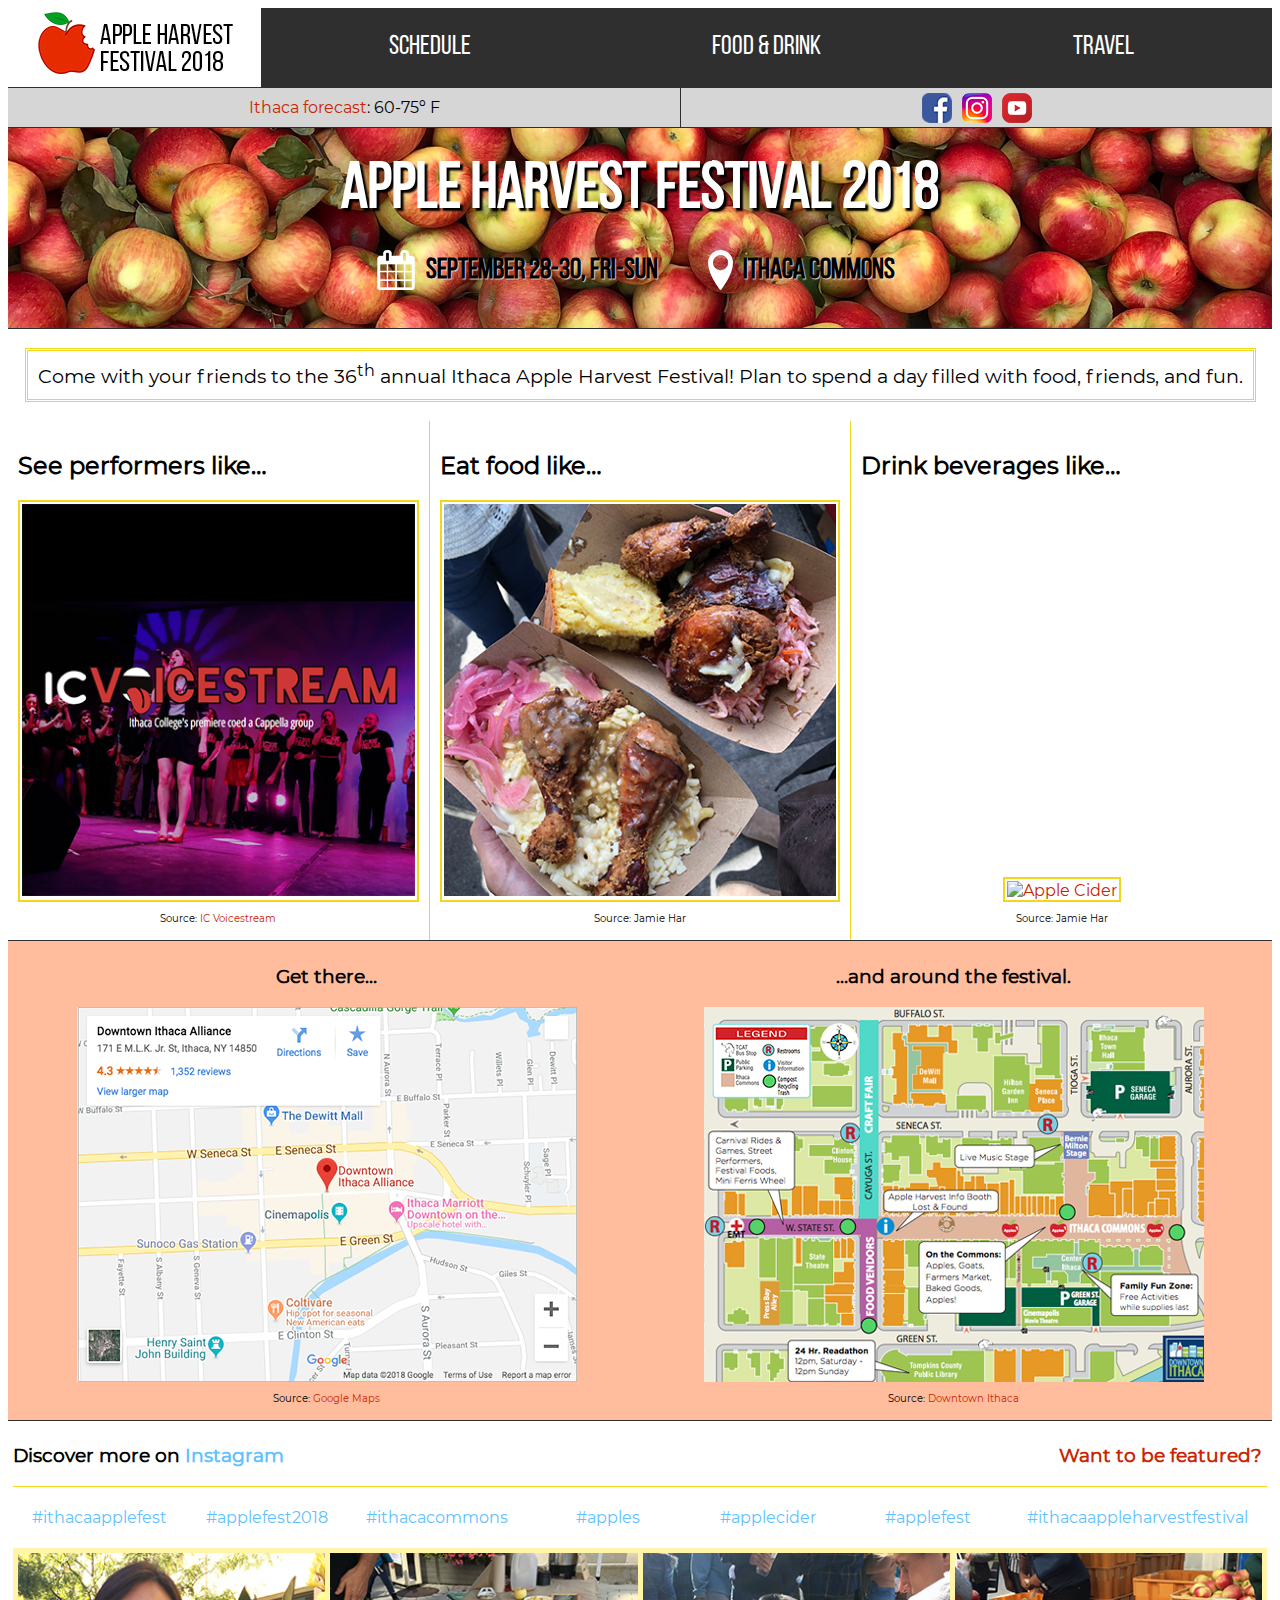
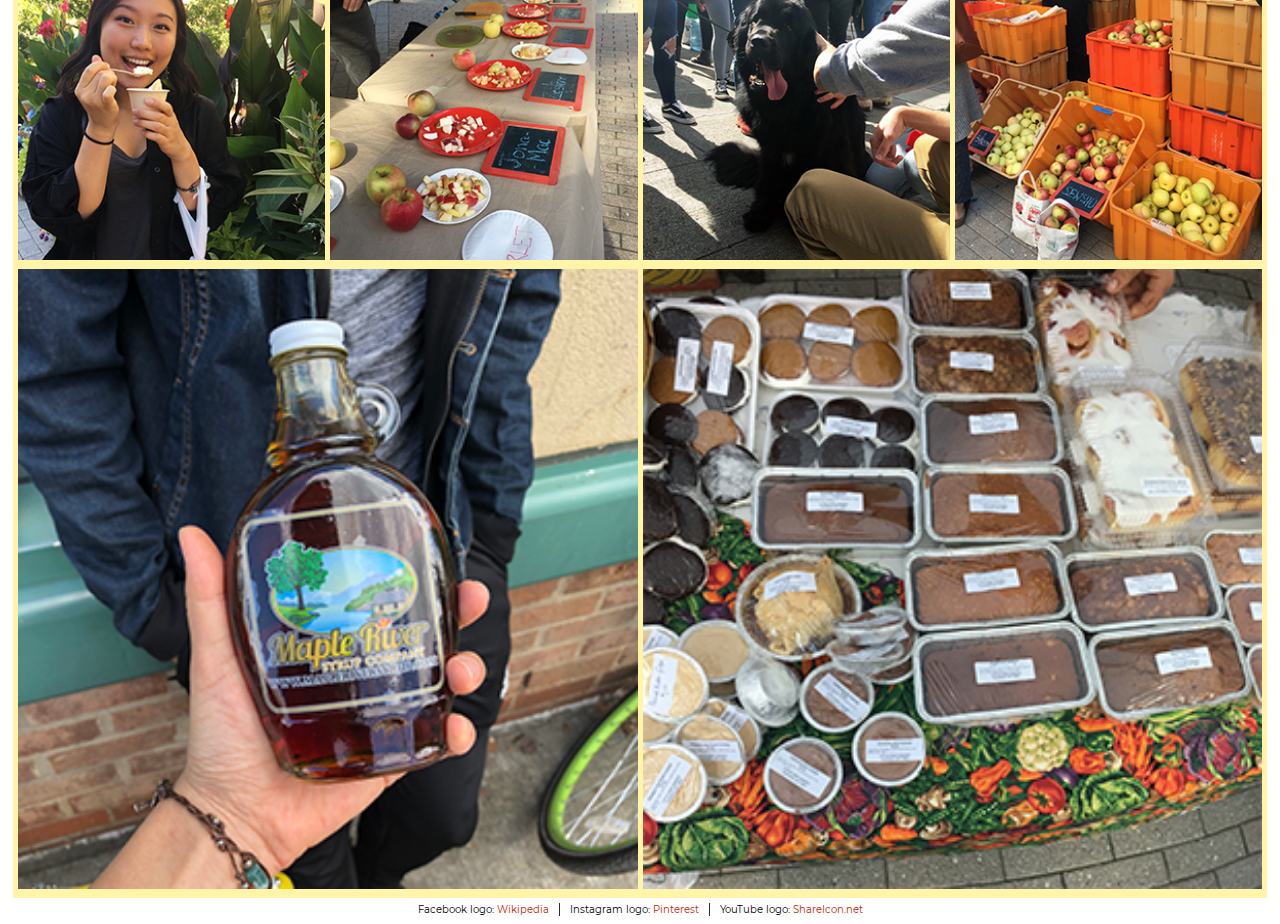
==== applefest/index.html @ d6ee6db3 "site v1" ====
<!DOCTYPE html>
<html>
<head>
  <meta charset="UTF-8">
  <title>Apple Fest 2018</title>
  <link href="styles/v1.css" type="text/css" rel="stylesheet" />
</head>

<body id="index">
  <div class="top"> <!-- home and nav -->
    <div class="title">
      <a href="index.html"><img src="images/logo.png" alt="logo"/></a></div>
      <!-- Source: myself, Jamie Har. -->
    <nav>
      <ul>
        <li><a href="schedule.html">Schedule</a></li>
        <li><a href="food-drink.html">Food & Drink</a></li>
        <li><a href="travel.html">Travel</a></li>
      </ul>
    </nav>
  </div>

  <div class="live-update">
    <div class="weather">
      <p><a href="https://weather.com/weather/today/l/14850:4:US" target="_blank">
        Ithaca forecast</a>: 60-75º F</p>
    </div>
    <div class="socialmedia">
      <a href="https://www.facebook.com/events/217127882183796/" target="_blank">
        <img src="images/facebooklogo.png" alt="Facebook page">
        <!-- Source: Wikipedia, https://en.wikipedia.org/wiki/File:Facebook_logo_(square).png -->
      </a>
      <a href="https://www.instagram.com/explore/locations/295585484609637/ithaca-apple-harvest-festival/"
        target="_blank">
        <img src="images/instagramlogo.png" alt="Instagram location">
        <!-- Source: Pinterest, https://www.pinterest.com/pin/434949276494646322/?lp=true -->
      </a>
      <a href="https://www.youtube.com/results?search_query=ithaca+apple+festival" target="_blank">
        <img src="images/youtubelogo.png" alt="YouTube search">
        <!-- Source: ShareIcon.net, https://www.shareicon.net/tag/youtube?s=glyph&p=5 -->
      </a>
    </div>
  </div>

  <div class="header">
    <h1>Apple Harvest <span>Festival 2018</span></h1>
    <div id="home-header">
      <div class="home-header-dl"> <!-- dates -->
        <img src="images/calendar.png" alt="Dates"/>
        <a href="schedule.html"><p>September 28-30, Fri-Sun</p></a>
      </div>
      <div class="home-header-dl" id="hh-location"> <!-- location -->
        <img src="images/location.png" alt="Location"/>
        <a href="travel.html"><p>Ithaca Commons</p></a>
      </div>
    </div>
  </div>

  <div class="main">
    <div class="intro">
      <p>Come with your friends to the 36<sup>th</sup> annual Ithaca Apple Harvest Festival!
        Plan to spend a day filled with food, friends, and fun.</p>
    </div>
    <div id="home-preview">
      <div class="preview">
        <h2>See performers like…</h2>
        <a href="schedule.html"><img src="images/ic_voicestream.png" alt="IC Voicestream"/></a>
        <p class="source">Source: <a href="http://www.icvoicestream.com/">
          IC Voicestream</a></p>
          <!-- Source: http://www.icvoicestream.com/ -->
      </div>
      <div class="preview">
        <h2>Eat food like…</h2>
        <a href="food-drink.html"><img src="images/friedchicken.JPG" alt="Fried Chicken and Mac 'n' Cheese"/></a>
        <p class="source">Source: Jamie Har</p>
        <!-- Source: myself, Jamie Har -->
      </div>
      <div class="preview" id="preview3">
        <h2>Drink beverages like…</h2>
        <a href="food-drink.html"><img src="images/applecider.jpg" alt="Apple Cider"/></a>
        <p class="source">Source: Jamie Har</p>
        <!-- Source: myself, Jamie Har -->
      </div>
    </div>
  </div>

  <div class="maps">
    <div class="map-tool"> <!-- Travel map -->
      <h3>Get there…</h3>
      <a href="https://goo.gl/maps/byo7KosAkKA2" target="_blank">
        <div id="travel-map">
          <img src="images/map-travel.png" alt="Travel Map"/>
          <!-- Source: https://goo.gl/maps/byo7KosAkKA2-->
          <div class="overlay"></div>
        </div>
      </a>
      <p class="source">Source: <a href="https://goo.gl/maps/byo7KosAkKA2">
        Google Maps</a></p>
    </div>
    <div class="map-tool"> <!-- Site map -->
      <h3>…and around the festival.</h3>
      <img src="images/map-site.jpg" alt="Site Map"/>
      <p class="source">Source: <a href="https://www.downtownithaca.com/wp-content/uploads/Apple-Harvest-Festival-2018-MapSchedule.pdf">
        Downtown Ithaca</a></p>
      <!-- Source: https://www.downtownithaca.com/wp-content/uploads/Apple-Harvest-Festival-2018-MapSchedule.pdf -->
    </div>
  </div>

  <div class="instagram">
    <div class="insta-head">
      <div class="insta-title">
        <h3>Discover more on </h3>
        <h3><a href="https://www.instagram.com/explore/locations/295585484609637/ithaca-apple-harvest-festival/" target="_blank">
        <span>Instagram</span></a></h3>
      </div>
      <h3 class="formlink"><a href="showcaseyourphoto.html" target="_blank">
        Want to be featured?</a></h3>
    </div>
    <div class="hashtags">
      <a href="https://www.instagram.com/explore/tags/ithacaapplefest/" target="_blank">
        <p>#ithacaapplefest</p></a>
      <a href="https://www.instagram.com/explore/tags/applefest2018/" target="_blank">
        <p>#applefest2018</p></a>
      <a href="https://www.instagram.com/explore/tags/ithacacommons/" target="_blank">
        <p>#ithacacommons</p></a>
      <a href="https://www.instagram.com/explore/tags/apples/" target="_blank">
        <p>#apples</p></a>
      <a href="https://www.instagram.com/explore/tags/applecider/" target="_blank">
        <p>#applecider</p></a>
      <a href="https://www.instagram.com/explore/tags/applefest/" target="_blank">
        <p>#applefest</p></a>
      <a href="https://www.instagram.com/explore/tags/ithacaappleharvestfestival/" target="_blank">
        <p>#ithacaappleharvestfestival</p></a>
    </div>
    <div class="instagram-images">
      <div class="insta-img">
        <img src="images/insta-1.JPG" alt="Insta-1"/>
          <!-- Source: myself, Jamie Har -->
      </div>
      <div class="insta-img">
        <img src="images/insta-2.JPG" alt="Insta-2"/>
          <!-- Source: myself, Jamie Har -->
      </div>
      <div class="insta-img">
        <img src="images/insta-3.JPG" alt="Insta-3"/>
          <!-- Source: myself, Jamie Har -->
      </div>
      <div class="insta-img">
        <img src="images/insta-4.JPG" alt="Insta-4"/>
          <!-- Source: myself, Jamie Har -->
      </div>
      <div class="insta-img">
        <img src="images/insta-5.JPG" alt="Insta-5"/>
          <!-- Source: myself, Jamie Har -->
      </div>
      <div class="insta-img">
        <img src="images/insta-6.JPG" alt="Insta-6"/>
          <!-- Source: myself, Jamie Har -->
      </div>
    </div>
  </div>

  <footer>
    <p class="source" id="fblogo"> <!-- Facebook logo -->
      Facebook logo: <a href="https://en.wikipedia.org/wiki/File:Facebook_logo_(square).png">
        Wikipedia</a>
    </p>
    <p class="source"> <!-- Instagram logo -->
      Instagram logo: <a href="https://www.pinterest.com/pin/434949276494646322/?lp=true">
        Pinterest</a>
    </p>
    <p class="source"> <!-- YouTube logo -->
      YouTube logo: <a href="https://www.shareicon.net/tag/youtube?s=glyph&p=5">
        ShareIcon.net</a>
    </p>
  </footer>

</body>
</html>
---- applefest/styles/v1.css ----
body {
  font-family: 'Montserrat', 'Trebuchet MS', 'Lucida Sans Unicode', 'Lucida Grande', 'Lucida Sans', Arial, sans-serif;
}

@font-face {
  font-family: "BebasNeueRegular";
  src: url("../styles/fonts/bebasneue-regular.otf");
}

@font-face {
  font-family: "Montserrat";
  src: url("../styles/fonts/montserrat-regular.ttf");
}

@font-face {
  font-family: "MontserratBold";
  src: url("../styles/fonts/montserrat-bold.ttf");
}

a {
  text-decoration: none;
  color: #c92400;
}

a:hover {
  color: #ffbd9d;
}

.top {
  display: flex;
  flex-direction: row;
  margin: 0px;
  padding: 0px;
  position: sticky;
  top: 0px;
  height: auto;
  background-color: #2f2f2f;
  z-index: 2;
}

.title {
  display: flex;
  flex: 1 1;
  background-color: white;
  justify-content: center;
}

.title:hover {
  background-color: #f2d61b;
}

nav {
  flex-grow: 3;
  justify-content: center;
  align-self: center;
}

nav ul {
  display: flex;
  flex-direction: row;
  padding-left: 0px;
}

nav ul li {
  display: inline-block;
  flex: 1 1 0;
  text-align: center;
}

nav a {
  color: white;
  font-family: "BebasNeueRegular", 'Montserrat', 'Trebuchet MS', 'Lucida Sans Unicode', Arial, sans-serif;
  font-size: 170%;
}

nav a:hover {
  color: #f2d61b;
}

.live-update {
  display: flex;
  flex-direction: row;
  margin: 0px;
  border-top: 1px solid #2f2f2f;
  border-bottom: 1px solid #2f2f2f;
  position: sticky;
  top: 75px;
  background-color: white;
  z-index: 2;
  background-color: #d7d6d6;
}

.weather {
  display: flex;
  flex-grow: 1;
  border-right: 1px solid #2f2f2f;
  justify-content: center;
  align-items: center;
}

.live-update p {
  margin: 5px;
}

.socialmedia {
  display: flex;
  flex-grow: 1;
  justify-content: center;
  align-items: center;
  padding: 0px;
}

.socialmedia a {
  margin: 5px 5px 0px 5px;
  align-items: center;
}

footer {
  display: flex;
  flex-direction: row;
  justify-content: center;
}

footer p {
  padding: 0px 10px;
  margin: 0px;
  border-left: 1px solid #2f2f2f;
}

#fblogo {
  border-left: none;
}

.header {
  display: flex;
  flex-direction: column;
  max-height: 300px;
  background: #c92400 url("../images/home-title.jpg");
    /* Source: myself, Jamie Har */
  height: 200px;
  background-position: center;
  background-size: cover;
  text-align: center;
  border-bottom: 1px solid #2f2f2f;
  justify-content: center;
}

h1 {
  font-family: "BebasNeueRegular", 'Montserrat', 'Trebuchet MS', 'Lucida Sans Unicode', Arial, sans-serif;
  display: block;
  font-size: 400%;
  margin-top: 10px;
  margin-bottom: 10px;
  margin-left: 0;
  margin-right: 0;
  text-shadow: 3px 3px 2px black;
  color: white;
}

#home-header {
  display: flex;
  flex-direction: row;
  justify-content: center;
  margin-top: 0px;
  background: none;
}

.home-header-dl {
  display: flex;
  flex-direction: row;
  max-width: 50%;
  margin: 0px 20px;
  background: none;
  max-height: 75px;
  align-items: center;
}

.home-header-dl a {
  font-family: "BebasNeueRegular", 'Montserrat', 'Trebuchet MS', 'Lucida Sans Unicode', Arial, sans-serif;
  font-size: 180%;
  font-weight: bold;
  color: black;
  padding: 10px;
  display: inline-block;
  text-align: center;
  text-shadow: 1px 1px 1px #f7ceba;
  background: none;
  align-self: center;
}

.home-header-dl img {
  display: inline-block;
  align-self: center;
}

.main {
  display: flex;
  flex-direction: column;
}

.intro {
  display: flex;
  justify-content: center;
}

.intro p {
  text-align: justify;
  border: 3px double #f2d61b;
  padding: 10px;
  font-size: 120%;
}

#home-preview {
  display: flex;
  flex-direction: row;
}

.preview {
  display: flex;
  flex: 1 1;
  flex-direction: column;
  padding: 10px;
  border-right: 1px solid #f2d61b;
}

.preview h2 {
  display: flex;
  flex: 1 1;
}

.preview>a {
  align-self: center;
  justify-content: center;
  border: 2px solid #f2d61b;
  padding: 2px;
  padding-bottom: 0px;
}

.preview img {
  height: auto;
  width: 100%;
  max-width: 400px;
  align-self: center;
}

.preview p {
  align-self: center;
  margin-bottom: 5px !important;
}

#preview3 {
  border-right: none;
}

.source {
  font-size: 10px;
}

.maps {
  display: flex;
  flex-direction: row;
  border-top: 1px solid #2f2f2f;
  background-color: #ffbd9d;
  padding: 5px;
}

#secondary {
  background-color: #d7d6d6;
}

.map-tool {
  display: flex;
  flex: 1 1 0;
  align-items: center;
  flex-direction: column;
}

.map-tool img {
  height: auto;
  width: 100%;
  max-width: 500px;
}

#food-drink .map-tool img {
  max-width: 985px;
}

#travel-map {
  position: relative;
}

#travel-map img {
  display: block;
  height: auto;
}

#travel-map .overlay {
  position: absolute;
  opacity: 0;
  height: 100%;
  width: 100%;
  top: 0;
  bottom: 0;
  left: 0;
  right: 0;
  background-color: #5fc1fe;
  transition: 0.2s;
  z-index: 0;
}

#travel-map:hover .overlay {
  opacity: 0.5;
}

.instagram {
  display: flex;
  flex-direction: column;
  border-top: 1px solid #2f2f2f;
  padding: 5px;
}

.insta-head {
  display: flex;
  flex-direction: row;
  width: 100%;
  border-bottom: 1px solid #f2d61b;
}

.insta-title {
  display: flex;
  flex-direction: row;
  justify-content: flex-start;
  align-self: flex-start;
  flex: 1 1 0;
}

.instagram a {
  color: #5fc1fe;
  margin: 5px;
}

.instagram a:hover {
  color: #f2d61b;
}

.formlink {
  text-align: right;
  justify-content: flex-end;
  align-self: flex-end;
  margin-right: 0px;
  flex: 1 1 0;
}

.formlink a {
  color: #c92400;
}

.formlink a:hover {
  color: #5fc1fe;
}

.hashtags {
  display: flex;
  flex-direction: row;
  text-align: center;
  overflow: auto;
}

.hashtags a {
  flex-grow: 1;
  color: #5fc1fe;
  min-width: 150px;
}

.instagram-images {
  display: flex;
  flex-direction: row;
  flex-wrap: wrap;
  padding: 5px 0px 0px 5px;
  background-color: #fff4a8;
}

.insta-img {
  flex: 1 0 0;
  margin: 0px 5px 5px 0px;
  align-self: center;
  width: 100%;
}

.insta-img img {
  display: inline-flex;
  height: auto;
  width: 100%;
  min-width: 300px;
}

.tabs {
  display: flex;
  flex-direction: row;
  width: 100%;
}

.fd-mobile { /* for desktop mode */
  display: inline-flex;
  flex-direction: row;
  width: 100%;
  margin: 0px;
  padding: 0px;
}

.tab-dropdown {
  display: flex;
  flex-direction: column;
  flex-grow: 1;
  align-content: center;
  border: 1px solid #2f2f2f;
  padding: 0px;
  background-color: inherit;
  justify-content: center;
}

.tab-dropdown h2 {
  display: flex;
  align-self: center;
  margin: 5px;
  text-align: center;
}

.dropdown {
  display: none;
  flex-direction: column;
  border-top: 2px solid #2f2f2f;
  max-width: 100%;
  background-color: white;
  overflow: auto;
}

.tab-dropdown:hover .dropdown {
  display: block;
}

.tab-dropdown:hover h2 {
  background-color: #fff4a8;
}

.tab-dropdown:hover {
  background-color: #fff4a8!important;
}

.dropdown-items {
  display: flex;
  flex-direction: row;
  border-bottom: 1px solid #2f2f2f;
  margin-left: auto;
  margin-right: auto;
  background-color: white;
}

#schedule .dropdown {
  background-color: #d7d6d6;
}

#schedule .dropdown>p {
  margin: 0px;
  padding: 10px;
}

.time {
  display: inline-flex;
  width: 80px;
  min-width: 80px;
  text-align: center;
  padding: 10px;
}

#schedule .dropdown-items p {
  display: flex;
  flex-grow: 4;
  padding: 10px;
  margin: 0px;
  border-left: 1px solid #2f2f2f;
  border-right: none;
  flex-direction: column;
  text-align: left;
  justify-content: flex-start;
}

.o-c { /*Open/close*/
  display: flex;
  padding-bottom: 5px;
  font-weight: bold;
}

#schedule p>span { /* new line */
  display: flex;
}

#schedule .dropdown-items em { /* performance location */
  padding-left: 30px;
  color: grey;
  display: inline;
  font-size: 90%;
}

.hours {
  text-align: center;
  font-weight: bold;
  color: #c92400;
  border-bottom: 1px solid #2f2f2f;
}

.dropdown-items .item {
  display: inline-flex;
  flex-grow: 1;
  padding: 10px;
  margin: 0px;
  border-left: 1px solid #2f2f2f;
  border-right: 1px solid #2f2f2f;
}

#food-drink .dropdown-items .item {
  display: inline-flex;
  flex-direction: column;
  flex: 1 1 0;
  justify-content: center;
  min-width: 120px;
}

.dropdown-items p {
  display: inline-flex;
  text-align: center;
  padding: 10px;
  margin: 0px;
  border-right: 1px solid #2f2f2f;
  height: inherit;
  justify-content: center;
}

p.cost {
  display: inline-flex;
  width: 40px;
  border-right: none;
  align-self: center;
}

p.payment {
  display: inline-flex;
  width: 40px;
  border-left: 1px solid #2f2f2f;
  border-right: none;
}

#food-drink .dropdown-items a { /* Instagram handles */
  display: block;
  padding-top: 5px;
}

.dropdown p {
  padding: 0px 5px;
}

#travel .dropdown-items {
  border-top: 1px solid #2f2f2f;
  border-bottom: none;
  text-align: center;
}

#travel .item {
  display: inline-flex;
  flex: 2 1 0;
  border-right: 1px solid #2f2f2f;
  border-left: none;
  text-align: center;
  justify-content: center;
}

.labels {
  background-color: #d7d6d6;
  font-weight: bold;
  text-align: center;
}

.people {
  display: flex;
  flex: 1 1;
}

.price {
  display: flex;
  flex: 1 1;
  border-right: none;
}

/* form */
#showcaseyourphoto {
  display: flex;
  flex-direction: column;
  width: 100%;
  margin-left: 200px;
  margin: 20px;
  margin-right: auto;
  padding: 0px 20px 0px 0px;
}

#showcaseyourphoto div {
  padding: 10px;
}

#showcaseyourphoto label {
  font-weight: bold;
  font-family: "BebasNeueRegular", 'Montserrat', 'Trebuchet MS', 'Lucida Sans Unicode', Arial, sans-serif;
  font-size: 170%;
  font-stretch: extra-expanded;
  text-decoration: underline #f2d61b;
  margin-right: 10px;
  text-align: right;
  display: inline-block;
  margin-top: 0px;
  width: 230px;
}

#showcaseyourphoto .consentlabel { /* Yes, I consent. */
  font-size: 130%;
  padding: 0px;
  margin: 0px;
}

#showcaseyourphoto .consentmessage { /* Questions for consent */
  margin-bottom: 5px;
}

#handle-error, #link-error, #upload-error, #upload-consent-error, #use-consent-error {
  color: red;
  font-weight: normal;
  display: inline-block;
  max-width: 800px;
  padding: 0px;
  padding-left: 20px;
  border-left: 1px red solid;
  margin: 0px;
}

#showcaseyourphoto #upload-private-req { /* REQUIRED if private Instagram */
  color: #5fc1fe;
  margin: 0px;
  margin-left: 245px;
}

#showcaseyourphoto input {
  width: 170px;
}

.empty-input { /* default input border */
  border: solid #5fc1fe 1px;
}

#showcaseyourphoto #upload {
  width: 175px;
}

#upload:active {
  background-color: #afdffc;
}

#showcaseyourphoto #upload-consent {
  width: 20px;
}

#showcaseyourphoto #use-consent {
  width: 20px;
}

#showcaseyourphoto .submit {
  width: 75px;
  margin-left: auto;
  margin-right: auto;
  border: solid #5fc1fe 2px;
  font-family: "MontserratBold", 'Trebuchet MS', 'Lucida Sans Unicode', 'Lucida Grande', 'Lucida Sans', Arial, sans-serif;
  font-size: 90%;
  text-transform: uppercase;
  padding: 5px;
}

.submit:active {
  background-color: #afdffc;
}

#showcaseyourphoto strong {
  font-family: "MontserratBold", 'Trebuchet MS', 'Lucida Sans Unicode', 'Lucida Grande', 'Lucida Sans', Arial, sans-serif;
}

.greenvalidate {
  border: 2px solid #00c73b;
  background-color: #bfffd2;
}

.rederror {
  border: 2px solid red;
  background-color: #ffd4d4;
}

.hidden {
  display: none !important;
}

::placeholder {
  font-size: 110%;
}

/* responsive between mobile and desktop, 1 */
@media screen and (min-width: 950px) and (max-width: 1180px) {
  #handle-error, #link-error, #upload-error {
    max-width: 400px;
    padding-left: 10px;
  }
  #upload-consent-error, #use-consent-error {
    padding-left: 10px;
  }
}

/* responsive between mobile and desktop, 2 */
@media screen and (min-width: 800px) and (max-width: 960px) {
  #handle-error, #link-error, #upload-error {
    max-width: 300px;
    padding-left: 10px;
  }
}

/* responsive between mobile and desktop, 3 */
@media screen and (min-width: 700px) and (max-width: 800px) {
 #showcaseyourphoto {
   width: 100%;
   margin-left: 5px;
 }
 #showcaseyourphoto label {
  width: 220px;
 }
 #handle-error, #link-error, #upload-error, #upload-consent-error, #use-consent-error {
   color: red;
   font-weight: normal;
   display: inline-block;
   max-width: 230px;
   padding: 0px;
   padding-left: 10px;
   border-left: 1px red solid;
   margin: 0px;
 }
 #upload-consent-error, #use-consent-error {
   max-width: 400px;
 }
 #showcaseyourphoto #upload-private-req {
   margin-left: 235px;
 }
}

/* mobile screen */
@media screen and (max-width: 700px) {
  .top {
    display: flex;
    flex-direction: column;
  }
  .title {
    flex-grow: 1;
  }
  nav {
    flex-grow: 1;
    align-self: auto;
  }
  .live-update {
    top: 130px;
  }
  .live-update p {
    font-size: 80%;
    text-align: center;
  }
  h1 {
    font-size: 350%;
    line-height: 100%;
    margin-bottom: 0px;
  }
  h1 span {
    display: block;
  }
  #home-header {
    max-width: 100%;
  }
  .home-header-dl {
    max-height: 60px;
    padding-top: 0px;
  }
  .home-header-dl a {
    font-size: 160%;
  }
  #hh-location {
    margin-left: 0px;
  }
  .home-header-dl img {
    height: 100%;
    width: auto;
    max-height: 40px;
    min-height: 10px;
    padding: 2px;
    margin: 0px;
  }
  #home-preview {
    flex-direction: column;
  }
  .preview {
    border-right: none;
  }
  #preview3 {
    border-bottom: none;
  }
  #index .maps {
    flex-direction: column;
  }
  .map-tool {
    flex: 1 1;
  }
  .dropdown-items span {
    display: block;
  }
  #schedule .maps {
    flex-direction: column;
  }
  #food-drink .tab-dropdown h2 {
    text-align: center;
  }
  .tabs {
    flex-direction: column;
  }
  .fd-mobile {
    justify-content: flex-start;
  }
  .insta-head {
    display: flex;
    flex-direction: column;
    min-height: 80px;
  }
  .insta-title {
    display: flex;
    flex-direction: row;
    justify-content: center;
    align-self: center;
    align-items: center;
    margin-top: 5px;
    padding: 5px;
    width: 100%;
    border-bottom: 1px solid #f2d61b;
  }
  .formlink {
    display: flex;
    text-align: center;
    justify-content: center;
    align-self: center;
    align-items: center;
    margin: 0px;
  }
  /* form */
  #showcaseyourphoto {
    display: flex;
    flex-direction: column;
    width: 100%;
    margin: 20px;
    margin-left: auto;
    margin-right: auto;
  }
  #showcaseyourphoto div {
    padding: 10px;
    border-bottom: 1px #c92400 dashed;
  }
  #showcaseyourphoto label {
    text-decoration: underline #f2d61b;
    padding: 0px 0px 10px 0px;
    margin: 0px;
    text-align: center;
    display: inline-block;
    width: 100%;
  }
  #showcaseyourphoto .consentlabel {
    font-size: 130%;
    padding: 0px;
    margin: 0px;
    width: 60%;
    text-align: right;
  }
  #showcaseyourphoto .consentmessage {
    margin-bottom: 10px;
    text-align: justify;
    padding: 0px 5px;
  }
  #handle-error, #link-error, #upload-error, #upload-consent-error, #use-consent-error {
    color: red;
    display: flex;
    border-top: 1px red solid;
    border-bottom: 1px red solid;
    border-left: none;
    padding: 5px;
    margin: 5px;
    width: 80%;
    margin-left: auto;
    margin-right: auto;
    font-weight: normal;
  }
  #showcaseyourphoto #upload-private-req {
    color: #5fc1fe;
    margin: 10px;
    display: inline-block;
    text-align: center;
    width: 100%;
  }
  #showcaseyourphoto input {
    display: flex;
    width: 170px;
    align-self: center;
    justify-content: center;
    margin-bottom: 10px;
    margin-left: auto;
    margin-right: auto;
  }
  #showcaseyourphoto #upload {
    width: 175px;
  }
  #showcaseyourphoto #upload-consent {
    margin-left: 5px;
    display: inline-block;
  }
  #showcaseyourphoto #use-consent {
    margin-left: 5px;
    display: inline-block;
  }
  #showcaseyourphoto .submit {
    width: 75px;
    margin-left: auto;
    margin-right: auto;
    margin-top: 10px;
  }
}
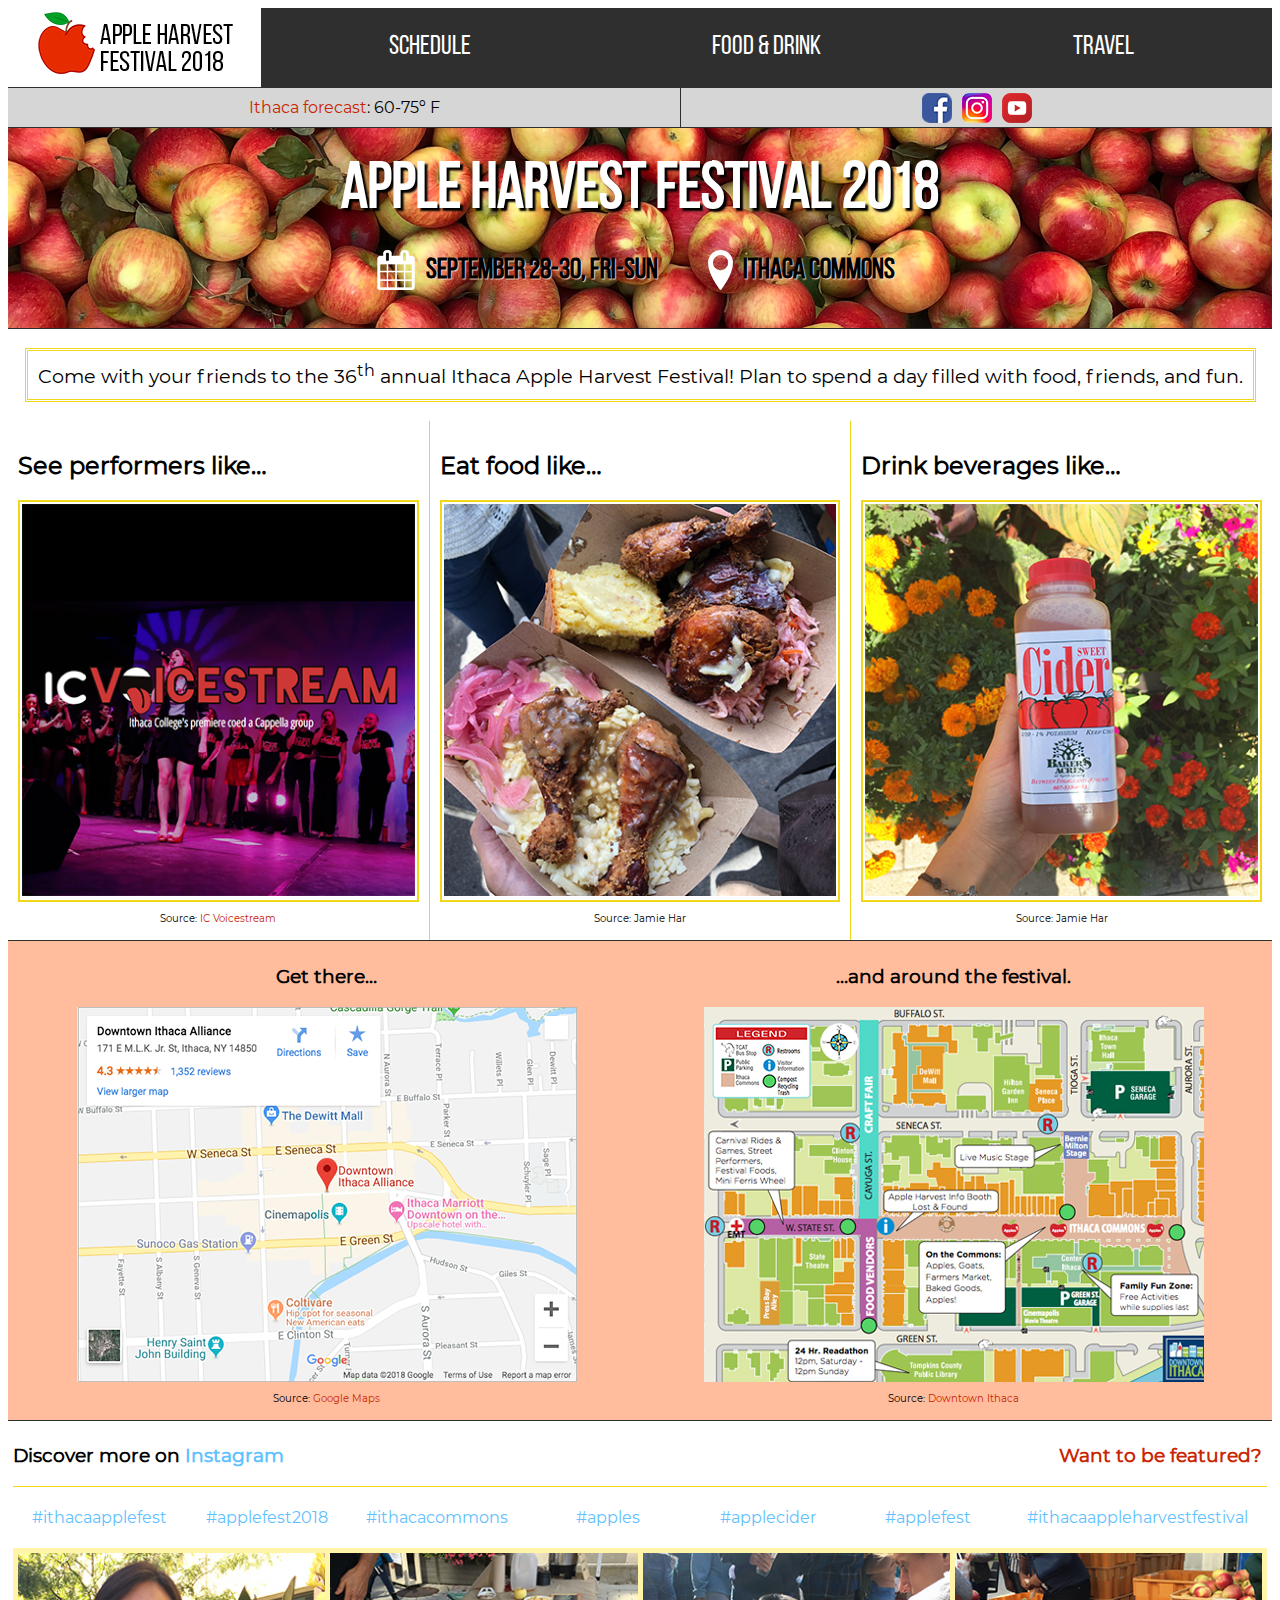
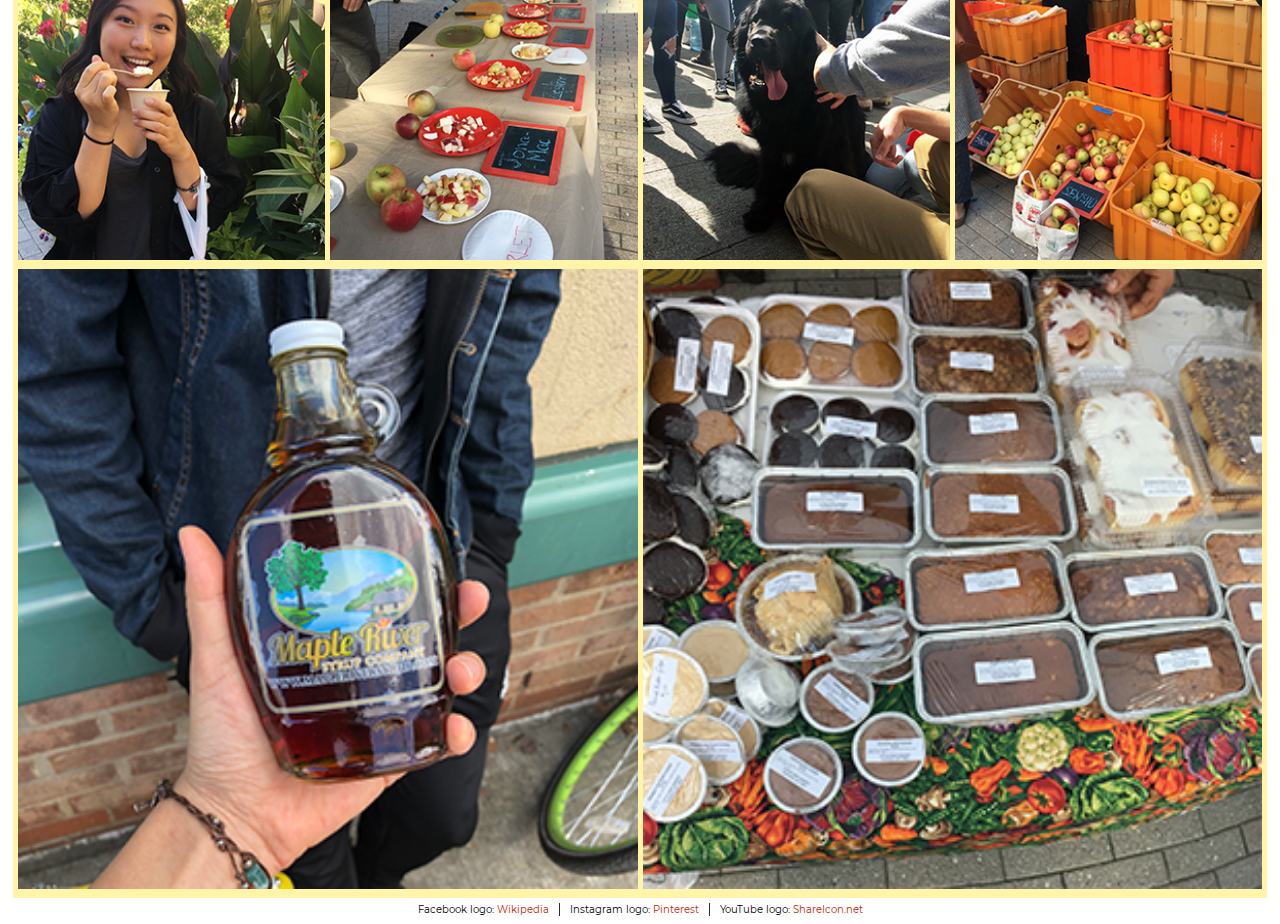
==== commit 43856ea3: "reload, jpeg" ====
--- a/applefest/index.html
+++ b/applefest/index.html
@@ -71,13 +71,13 @@
       </div>
       <div class="preview">
         <h2>Eat food like…</h2>
-        <a href="food-drink.html"><img src="images/friedchicken.JPG" alt="Fried Chicken and Mac 'n' Cheese"/></a>
+        <a href="food-drink.html"><img src="images/friedchicken.jpeg" alt="Fried Chicken and Mac 'n' Cheese"/></a>
         <p class="source">Source: Jamie Har</p>
         <!-- Source: myself, Jamie Har -->
       </div>
       <div class="preview" id="preview3">
         <h2>Drink beverages like…</h2>
-        <a href="food-drink.html"><img src="images/applecider.jpg" alt="Apple Cider"/></a>
+        <a href="food-drink.html"><img src="images/applecider.jpeg" alt="Apple Cider"/></a>
         <p class="source">Source: Jamie Har</p>
         <!-- Source: myself, Jamie Har -->
       </div>
